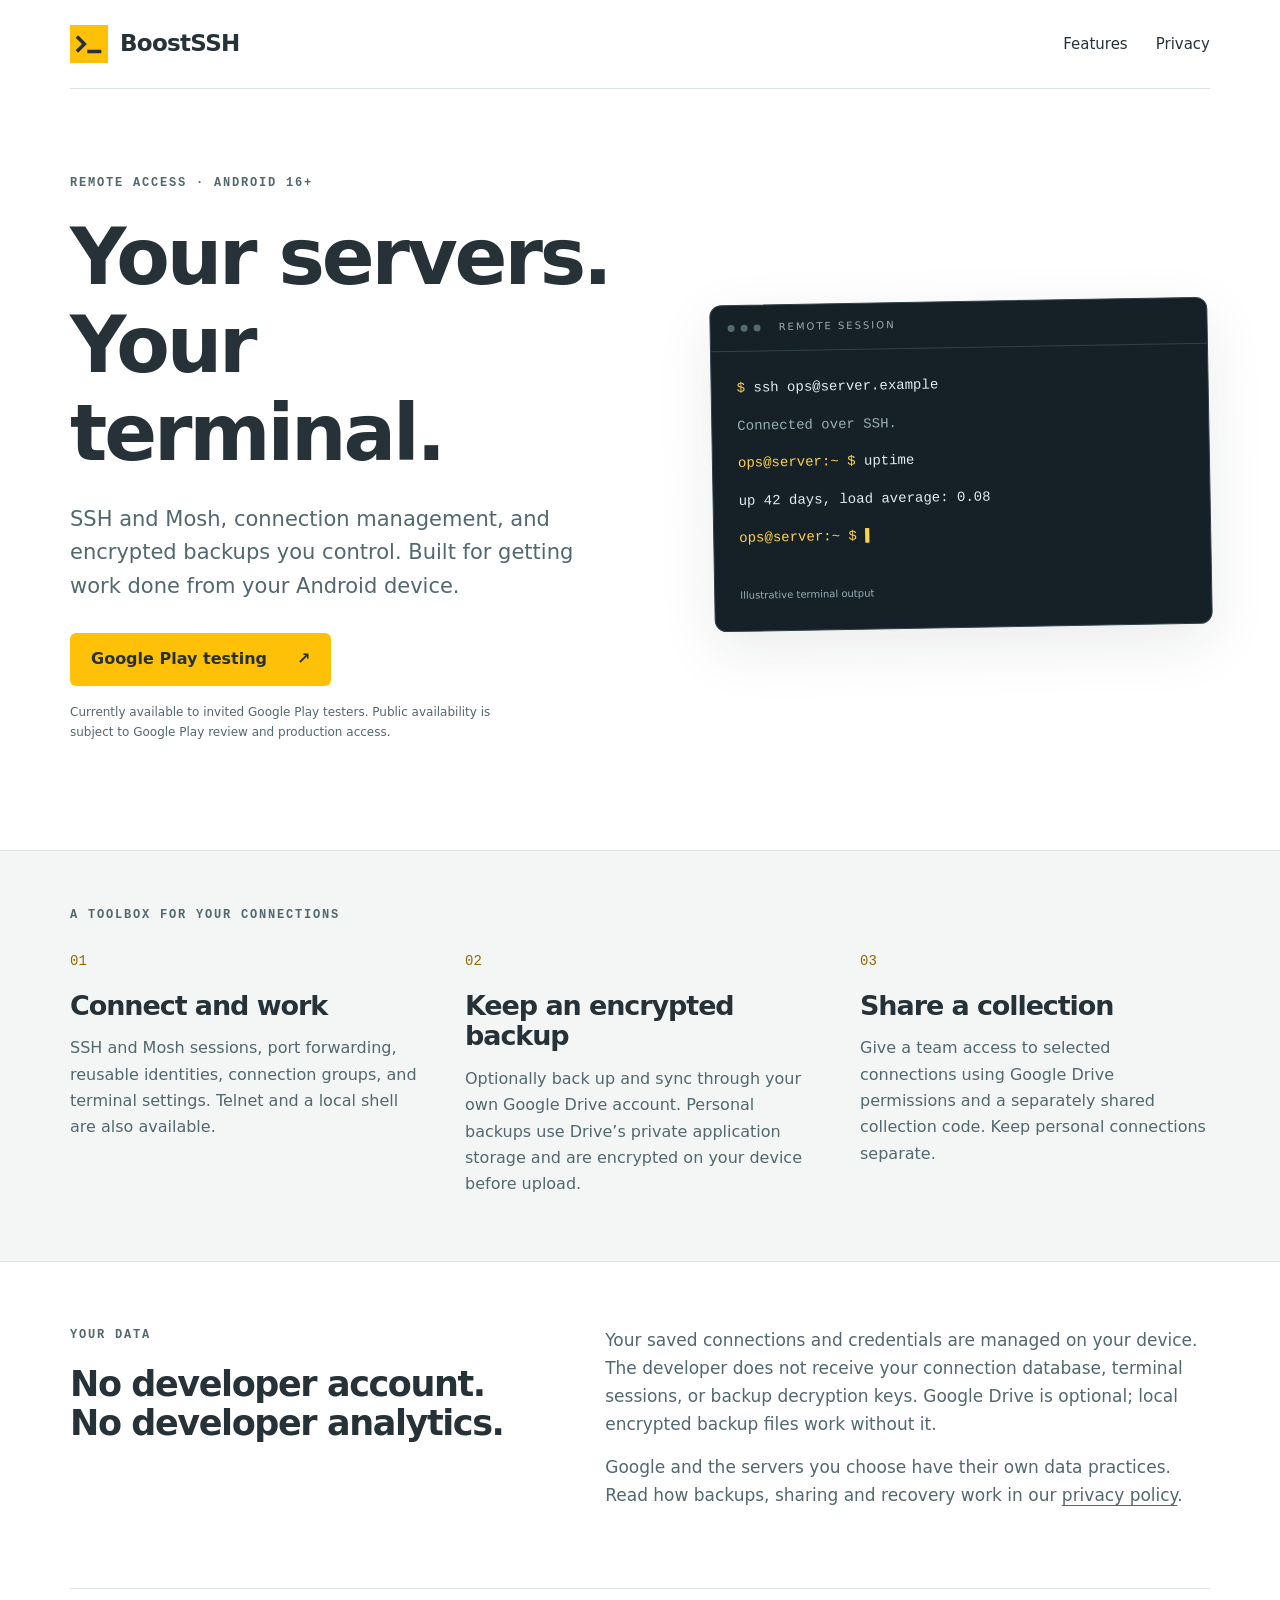
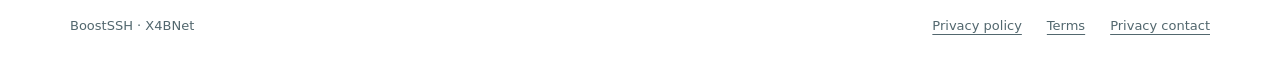
==== index.html @ 289b5782 "Publish BoostSSH public pages and store assets" ====
<!doctype html>
<html lang="en">
<head>
  <meta charset="utf-8">
  <meta name="viewport" content="width=device-width,initial-scale=1">
  <meta name="description" content="BoostSSH is an Android SSH and Mosh terminal with connection management, encrypted Google Drive backups and shared collections.">
  <title>BoostSSH — remote access for Android</title>
  <link rel="icon" href="assets/icon.svg" type="image/svg+xml">
  <link rel="stylesheet" href="style.css">
</head>
<body>
  <header class="shell masthead"><a class="brand" href="./"><img src="assets/icon.svg" width="38" height="38" alt=""><span>BoostSSH</span></a><nav aria-label="Main"><a href="#features">Features</a><a href="privacy.html">Privacy</a></nav></header>
  <main>
    <section class="shell hero">
      <div><p class="eyebrow">REMOTE ACCESS · ANDROID 16+</p><h1>Your servers.<br>Your terminal.</h1><p class="intro">SSH and Mosh, connection management, and encrypted backups you control. Built for getting work done from your Android device.</p><a class="button" href="https://play.google.com/apps/testing/com.splitice.boostssh">Google Play testing <span aria-hidden="true">↗</span></a><p class="availability">Currently available to invited Google Play testers. Public availability is subject to Google Play review and production access.</p></div>
      <div class="terminal" aria-label="Illustrative SSH terminal"><div class="terminal-bar"><span class="dot"></span><span class="dot"></span><span class="dot"></span><span class="terminal-title">REMOTE SESSION</span></div><div class="terminal-body"><p><span class="prompt">$</span> ssh ops@server.example</p><p class="muted">Connected over SSH.</p><p><span class="prompt">ops@server:~ $</span> uptime</p><p>up 42 days, load average: 0.08</p><p><span class="prompt">ops@server:~ $</span> <span class="cursor">▌</span></p><span class="example-label">Illustrative terminal output</span></div></div>
    </section>
    <section class="feature-section" id="features"><div class="shell"><p class="eyebrow">A TOOLBOX FOR YOUR CONNECTIONS</p><div class="feature-grid"><article><span class="feature-number">01</span><h2>Connect and work</h2><p>SSH and Mosh sessions, port forwarding, reusable identities, connection groups, and terminal settings. Telnet and a local shell are also available.</p></article><article><span class="feature-number">02</span><h2>Keep an encrypted backup</h2><p>Optionally back up and sync through your own Google Drive account. Personal backups use Drive’s private application storage and are encrypted on your device before upload.</p></article><article><span class="feature-number">03</span><h2>Share a collection</h2><p>Give a team access to selected connections using Google Drive permissions and a separately shared collection code. Keep personal connections separate.</p></article></div></div></section>
    <section class="shell privacy-note"><div><p class="eyebrow">YOUR DATA</p><h2>No developer account.<br>No developer analytics.</h2></div><div><p>Your saved connections and credentials are managed on your device. The developer does not receive your connection database, terminal sessions, or backup decryption keys. Google Drive is optional; local encrypted backup files work without it.</p><p>Google and the servers you choose have their own data practices. Read how backups, sharing and recovery work in our <a href="privacy.html">privacy policy</a>.</p></div></section>
  </main>
  <footer class="shell footer"><span>BoostSSH · X4BNet</span><div><a href="privacy.html">Privacy policy</a><a href="terms.html">Terms</a><a href="mailto:me@mheard.com">Privacy contact</a></div></footer>
</body>
</html>
---- style.css ----
:root{color-scheme:light;--ink:#263238;--muted:#52676e;--yellow:#ffc107;--paper:#fff;--line:#dce3e5}*{box-sizing:border-box}html{scroll-behavior:smooth}body{margin:0;background:var(--paper);color:var(--ink);font:17px/1.65 system-ui,-apple-system,"Segoe UI",sans-serif}a{color:inherit;text-underline-offset:4px}a:focus-visible{outline:3px solid #8c6200;outline-offset:5px}.shell{width:min(1140px,calc(100% - 64px));margin-inline:auto}.masthead{display:flex;align-items:center;justify-content:space-between;padding-block:25px;border-bottom:1px solid var(--line)}.brand{display:flex;align-items:center;gap:12px;text-decoration:none;font-size:23px;font-weight:800;letter-spacing:-.7px}nav{display:flex;gap:28px;font-size:15px}nav a{text-decoration:none}.hero{display:grid;grid-template-columns:1.15fr 1fr;gap:70px;align-items:center;padding-block:85px 95px}.eyebrow{font:700 12px/1.6 ui-monospace,SFMono-Regular,Consolas,monospace;letter-spacing:1.8px;color:var(--muted);margin:0 0 20px}h1,h2{line-height:1.13;letter-spacing:-.04em}h1{font-size:clamp(48px,6.2vw,78px);margin:0 0 25px;font-weight:800}.intro{font-size:21px;line-height:1.6;color:var(--muted);max-width:560px;margin:0 0 30px}.button{display:inline-flex;gap:30px;align-items:center;background:var(--yellow);color:var(--ink);padding:13px 21px;border-radius:6px;font-size:16px;font-weight:750;text-decoration:none}.availability{max-width:440px;font-size:12px;line-height:1.7;color:var(--muted);margin-top:16px}.terminal{background:#152127;color:#e1edf0;border:1px solid #314149;border-radius:12px;box-shadow:0 18px 60px #15212717;overflow:hidden;transform:rotate(-1deg)}.terminal-bar{height:46px;border-bottom:1px solid #314149;display:flex;align-items:center;gap:6px;padding-inline:17px}.dot{height:7px;width:7px;border-radius:50%;background:#566870}.terminal-title{font-size:10px;letter-spacing:2px;color:#9badb3;margin-left:12px}.terminal-body{padding:23px 25px 28px;font:14px/1.9 ui-monospace,SFMono-Regular,Consolas,monospace;min-height:260px}.terminal-body p{margin:0 0 11px;white-space:nowrap}.prompt,.cursor{color:#ffd349}.muted,.example-label{color:#99aeb6}.example-label{display:block;font:10px/1.5 system-ui,sans-serif;margin-top:36px}.feature-section{padding-block:55px 63px;background:#f4f6f6;border-block:1px solid var(--line)}.feature-grid{display:grid;grid-template-columns:repeat(3,1fr);gap:45px}.feature-number{font:14px ui-monospace,monospace;color:#8e6900}h2{font-size:27px;font-weight:750;margin:18px 0 14px}.feature-grid p{font-size:16px;color:var(--muted);margin:0}.privacy-note{display:grid;grid-template-columns:1fr 1.3fr;gap:70px;padding-block:64px}.privacy-note p:not(.eyebrow){margin:0 0 15px;color:var(--muted)}.privacy-note h2{font-size:35px;margin:0}.footer{display:flex;align-items:center;justify-content:space-between;gap:25px;border-top:1px solid var(--line);padding-block:26px;font-size:13px;color:var(--muted)}.footer div{display:flex;gap:25px}.document{width:min(790px,calc(100% - 48px));margin:64px auto 80px}.document h1{font-size:52px}.document h2{font-size:26px;margin-top:36px;letter-spacing:-.02em}.document p{margin:15px 0;color:#3d5159}.document .lead{font-size:21px;color:var(--ink)}code{font:14px ui-monospace,SFMono-Regular,Consolas,monospace;overflow-wrap:anywhere}@media(max-width:800px){.shell{width:calc(100% - 40px)}.masthead{padding-block:19px}.hero{grid-template-columns:1fr;gap:35px;padding-block:48px}.hero h1{font-size:58px}.intro{font-size:19px}.terminal{transform:none;max-width:500px}.feature-grid{grid-template-columns:1fr;gap:28px}.feature-grid h2{margin-top:10px}.privacy-note{grid-template-columns:1fr;gap:24px;padding-block:45px}.footer{align-items:flex-start;flex-direction:column;gap:10px}.footer div{gap:17px;flex-wrap:wrap}.document{margin-top:44px}.document h1{font-size:43px}nav{gap:18px;font-size:14px}}
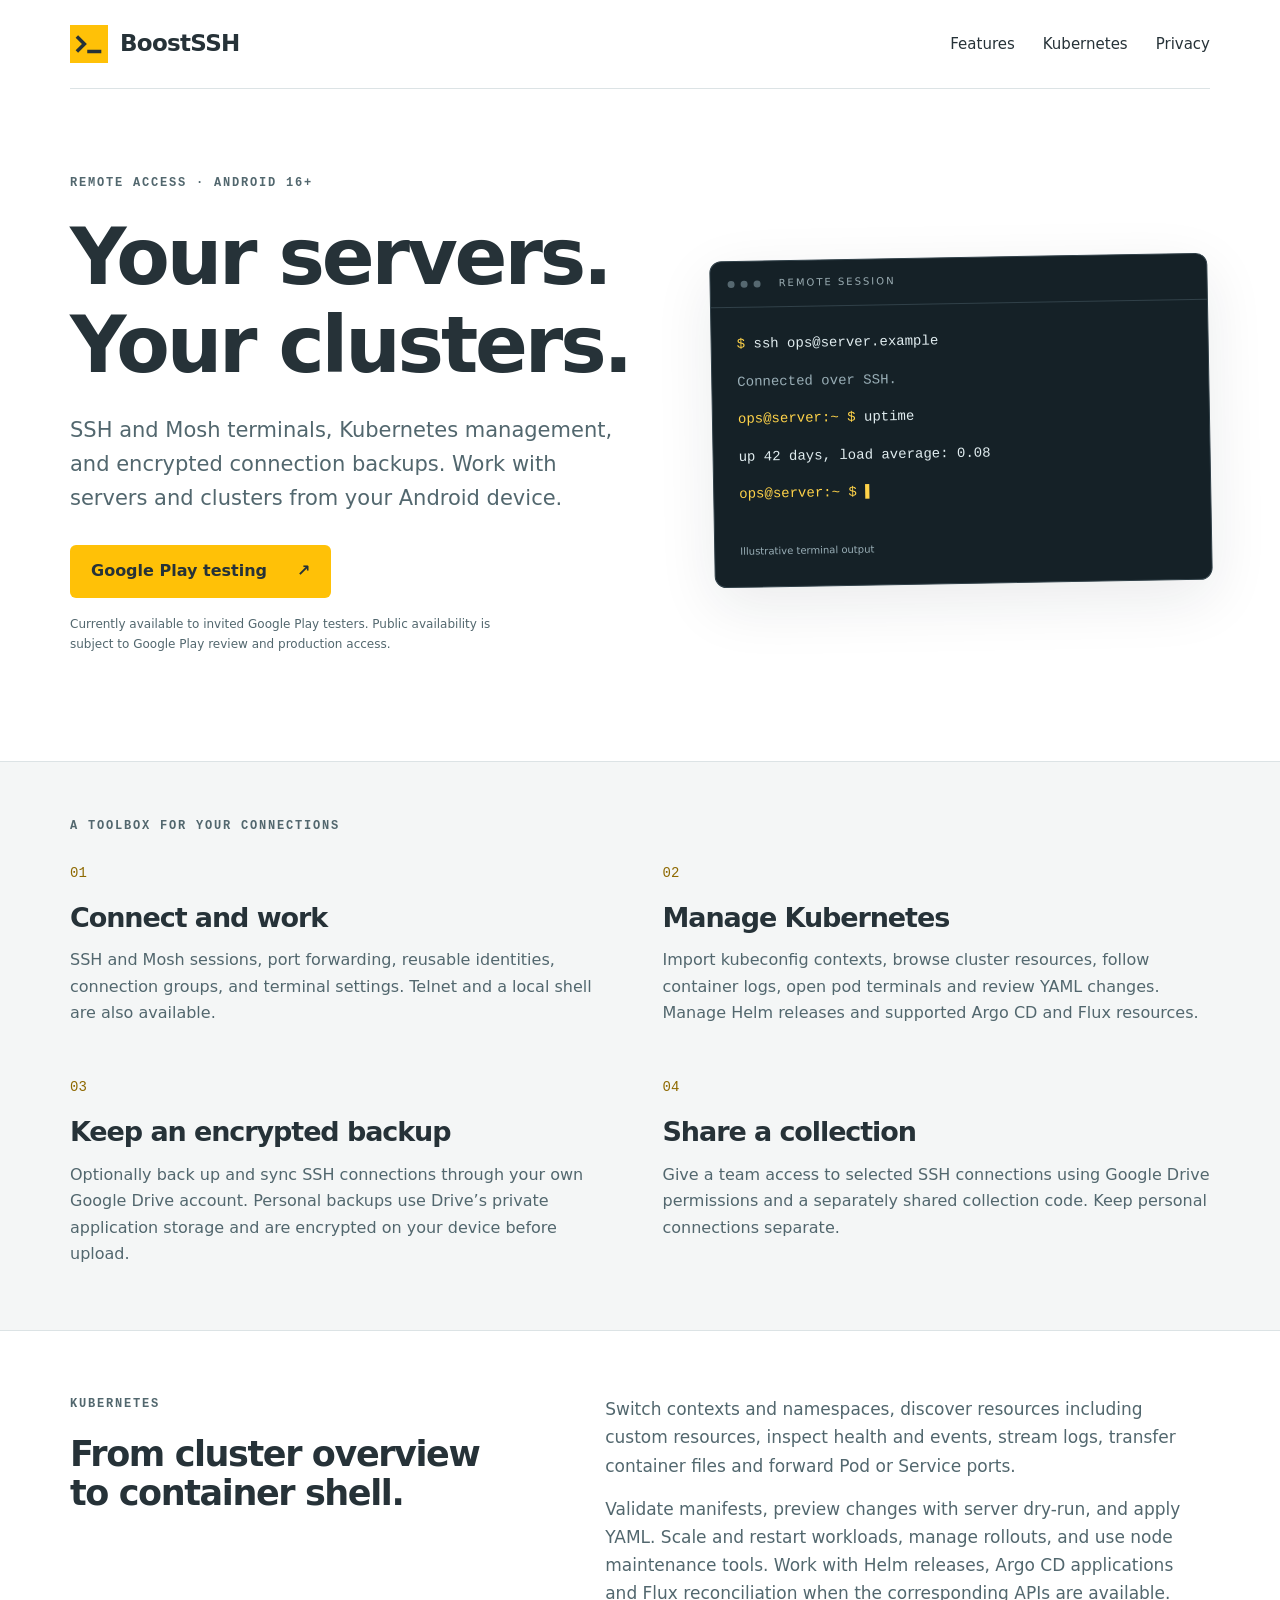
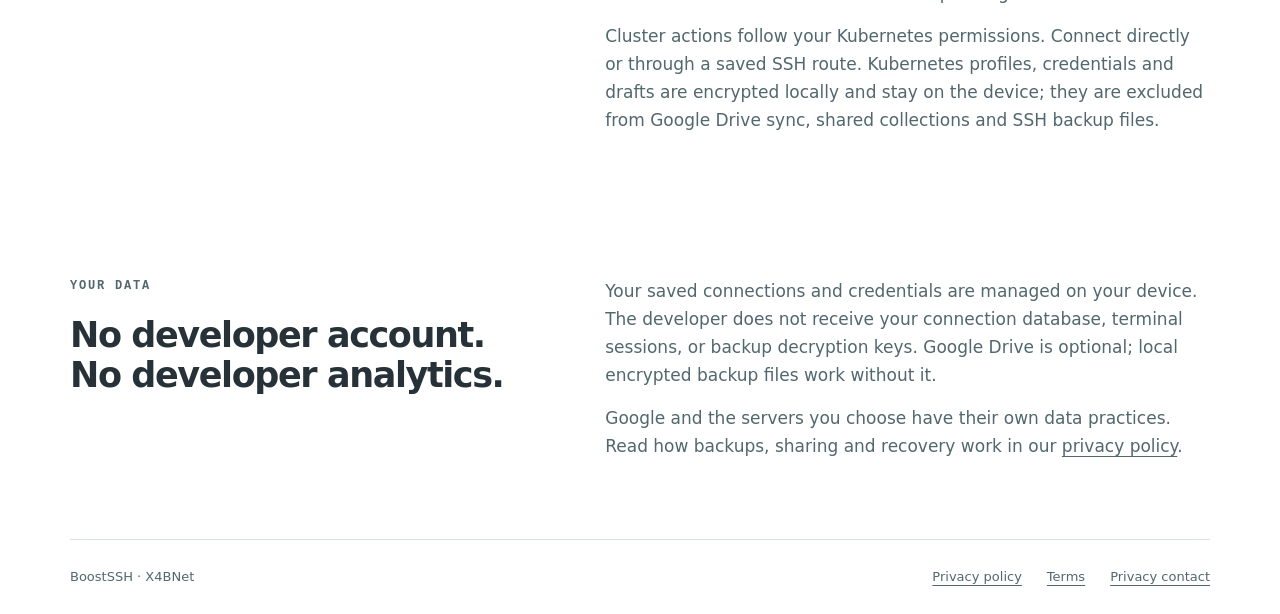
==== commit d7465eb7: "Describe Kubernetes workspace across public pages and store assets" ====
--- a/index.html
+++ b/index.html
@@ -3,19 +3,21 @@
 <head>
   <meta charset="utf-8">
   <meta name="viewport" content="width=device-width,initial-scale=1">
-  <meta name="description" content="BoostSSH is an Android SSH and Mosh terminal with connection management, encrypted Google Drive backups and shared collections.">
+  <meta name="google-site-verification" content="R6NVlud-j7a97r9Oa0qdDN7YN69LM0ZFueneXc_6SGQ">
+  <meta name="description" content="BoostSSH brings SSH, Mosh and Kubernetes management to Android, with encrypted Google Drive connection backups and shared collections.">
   <title>BoostSSH — remote access for Android</title>
   <link rel="icon" href="assets/icon.svg" type="image/svg+xml">
   <link rel="stylesheet" href="style.css">
 </head>
 <body>
-  <header class="shell masthead"><a class="brand" href="./"><img src="assets/icon.svg" width="38" height="38" alt=""><span>BoostSSH</span></a><nav aria-label="Main"><a href="#features">Features</a><a href="privacy.html">Privacy</a></nav></header>
+  <header class="shell masthead"><a class="brand" href="./"><img src="assets/icon.svg" width="38" height="38" alt=""><span>BoostSSH</span></a><nav aria-label="Main"><a href="#features">Features</a><a href="#kubernetes">Kubernetes</a><a href="privacy.html">Privacy</a></nav></header>
   <main>
     <section class="shell hero">
-      <div><p class="eyebrow">REMOTE ACCESS · ANDROID 16+</p><h1>Your servers.<br>Your terminal.</h1><p class="intro">SSH and Mosh, connection management, and encrypted backups you control. Built for getting work done from your Android device.</p><a class="button" href="https://play.google.com/apps/testing/com.splitice.boostssh">Google Play testing <span aria-hidden="true">↗</span></a><p class="availability">Currently available to invited Google Play testers. Public availability is subject to Google Play review and production access.</p></div>
+      <div><p class="eyebrow">REMOTE ACCESS · ANDROID 16+</p><h1>Your servers.<br>Your clusters.</h1><p class="intro">SSH and Mosh terminals, Kubernetes management, and encrypted connection backups. Work with servers and clusters from your Android device.</p><a class="button" href="https://play.google.com/apps/testing/com.splitice.boostssh">Google Play testing <span aria-hidden="true">↗</span></a><p class="availability">Currently available to invited Google Play testers. Public availability is subject to Google Play review and production access.</p></div>
       <div class="terminal" aria-label="Illustrative SSH terminal"><div class="terminal-bar"><span class="dot"></span><span class="dot"></span><span class="dot"></span><span class="terminal-title">REMOTE SESSION</span></div><div class="terminal-body"><p><span class="prompt">$</span> ssh ops@server.example</p><p class="muted">Connected over SSH.</p><p><span class="prompt">ops@server:~ $</span> uptime</p><p>up 42 days, load average: 0.08</p><p><span class="prompt">ops@server:~ $</span> <span class="cursor">▌</span></p><span class="example-label">Illustrative terminal output</span></div></div>
     </section>
-    <section class="feature-section" id="features"><div class="shell"><p class="eyebrow">A TOOLBOX FOR YOUR CONNECTIONS</p><div class="feature-grid"><article><span class="feature-number">01</span><h2>Connect and work</h2><p>SSH and Mosh sessions, port forwarding, reusable identities, connection groups, and terminal settings. Telnet and a local shell are also available.</p></article><article><span class="feature-number">02</span><h2>Keep an encrypted backup</h2><p>Optionally back up and sync through your own Google Drive account. Personal backups use Drive’s private application storage and are encrypted on your device before upload.</p></article><article><span class="feature-number">03</span><h2>Share a collection</h2><p>Give a team access to selected connections using Google Drive permissions and a separately shared collection code. Keep personal connections separate.</p></article></div></div></section>
+    <section class="feature-section" id="features"><div class="shell"><p class="eyebrow">A TOOLBOX FOR YOUR CONNECTIONS</p><div class="feature-grid"><article><span class="feature-number">01</span><h2>Connect and work</h2><p>SSH and Mosh sessions, port forwarding, reusable identities, connection groups, and terminal settings. Telnet and a local shell are also available.</p></article><article><span class="feature-number">02</span><h2>Manage Kubernetes</h2><p>Import kubeconfig contexts, browse cluster resources, follow container logs, open pod terminals and review YAML changes. Manage Helm releases and supported Argo CD and Flux resources.</p></article><article><span class="feature-number">03</span><h2>Keep an encrypted backup</h2><p>Optionally back up and sync SSH connections through your own Google Drive account. Personal backups use Drive’s private application storage and are encrypted on your device before upload.</p></article><article><span class="feature-number">04</span><h2>Share a collection</h2><p>Give a team access to selected SSH connections using Google Drive permissions and a separately shared collection code. Keep personal connections separate.</p></article></div></div></section>
+    <section class="shell privacy-note" id="kubernetes"><div><p class="eyebrow">KUBERNETES</p><h2>From cluster overview<br>to container shell.</h2></div><div><p>Switch contexts and namespaces, discover resources including custom resources, inspect health and events, stream logs, transfer container files and forward Pod or Service ports.</p><p>Validate manifests, preview changes with server dry-run, and apply YAML. Scale and restart workloads, manage rollouts, and use node maintenance tools. Work with Helm releases, Argo CD applications and Flux reconciliation when the corresponding APIs are available.</p><p>Cluster actions follow your Kubernetes permissions. Connect directly or through a saved SSH route. Kubernetes profiles, credentials and drafts are encrypted locally and stay on the device; they are excluded from Google Drive sync, shared collections and SSH backup files.</p></div></section>
     <section class="shell privacy-note"><div><p class="eyebrow">YOUR DATA</p><h2>No developer account.<br>No developer analytics.</h2></div><div><p>Your saved connections and credentials are managed on your device. The developer does not receive your connection database, terminal sessions, or backup decryption keys. Google Drive is optional; local encrypted backup files work without it.</p><p>Google and the servers you choose have their own data practices. Read how backups, sharing and recovery work in our <a href="privacy.html">privacy policy</a>.</p></div></section>
   </main>
   <footer class="shell footer"><span>BoostSSH · X4BNet</span><div><a href="privacy.html">Privacy policy</a><a href="terms.html">Terms</a><a href="mailto:me@mheard.com">Privacy contact</a></div></footer>
--- a/style.css
+++ b/style.css
@@ -1 +1,3 @@
-:root{color-scheme:light;--ink:#263238;--muted:#52676e;--yellow:#ffc107;--paper:#fff;--line:#dce3e5}*{box-sizing:border-box}html{scroll-behavior:smooth}body{margin:0;background:var(--paper);color:var(--ink);font:17px/1.65 system-ui,-apple-system,"Segoe UI",sans-serif}a{color:inherit;text-underline-offset:4px}a:focus-visible{outline:3px solid #8c6200;outline-offset:5px}.shell{width:min(1140px,calc(100% - 64px));margin-inline:auto}.masthead{display:flex;align-items:center;justify-content:space-between;padding-block:25px;border-bottom:1px solid var(--line)}.brand{display:flex;align-items:center;gap:12px;text-decoration:none;font-size:23px;font-weight:800;letter-spacing:-.7px}nav{display:flex;gap:28px;font-size:15px}nav a{text-decoration:none}.hero{display:grid;grid-template-columns:1.15fr 1fr;gap:70px;align-items:center;padding-block:85px 95px}.eyebrow{font:700 12px/1.6 ui-monospace,SFMono-Regular,Consolas,monospace;letter-spacing:1.8px;color:var(--muted);margin:0 0 20px}h1,h2{line-height:1.13;letter-spacing:-.04em}h1{font-size:clamp(48px,6.2vw,78px);margin:0 0 25px;font-weight:800}.intro{font-size:21px;line-height:1.6;color:var(--muted);max-width:560px;margin:0 0 30px}.button{display:inline-flex;gap:30px;align-items:center;background:var(--yellow);color:var(--ink);padding:13px 21px;border-radius:6px;font-size:16px;font-weight:750;text-decoration:none}.availability{max-width:440px;font-size:12px;line-height:1.7;color:var(--muted);margin-top:16px}.terminal{background:#152127;color:#e1edf0;border:1px solid #314149;border-radius:12px;box-shadow:0 18px 60px #15212717;overflow:hidden;transform:rotate(-1deg)}.terminal-bar{height:46px;border-bottom:1px solid #314149;display:flex;align-items:center;gap:6px;padding-inline:17px}.dot{height:7px;width:7px;border-radius:50%;background:#566870}.terminal-title{font-size:10px;letter-spacing:2px;color:#9badb3;margin-left:12px}.terminal-body{padding:23px 25px 28px;font:14px/1.9 ui-monospace,SFMono-Regular,Consolas,monospace;min-height:260px}.terminal-body p{margin:0 0 11px;white-space:nowrap}.prompt,.cursor{color:#ffd349}.muted,.example-label{color:#99aeb6}.example-label{display:block;font:10px/1.5 system-ui,sans-serif;margin-top:36px}.feature-section{padding-block:55px 63px;background:#f4f6f6;border-block:1px solid var(--line)}.feature-grid{display:grid;grid-template-columns:repeat(3,1fr);gap:45px}.feature-number{font:14px ui-monospace,monospace;color:#8e6900}h2{font-size:27px;font-weight:750;margin:18px 0 14px}.feature-grid p{font-size:16px;color:var(--muted);margin:0}.privacy-note{display:grid;grid-template-columns:1fr 1.3fr;gap:70px;padding-block:64px}.privacy-note p:not(.eyebrow){margin:0 0 15px;color:var(--muted)}.privacy-note h2{font-size:35px;margin:0}.footer{display:flex;align-items:center;justify-content:space-between;gap:25px;border-top:1px solid var(--line);padding-block:26px;font-size:13px;color:var(--muted)}.footer div{display:flex;gap:25px}.document{width:min(790px,calc(100% - 48px));margin:64px auto 80px}.document h1{font-size:52px}.document h2{font-size:26px;margin-top:36px;letter-spacing:-.02em}.document p{margin:15px 0;color:#3d5159}.document .lead{font-size:21px;color:var(--ink)}code{font:14px ui-monospace,SFMono-Regular,Consolas,monospace;overflow-wrap:anywhere}@media(max-width:800px){.shell{width:calc(100% - 40px)}.masthead{padding-block:19px}.hero{grid-template-columns:1fr;gap:35px;padding-block:48px}.hero h1{font-size:58px}.intro{font-size:19px}.terminal{transform:none;max-width:500px}.feature-grid{grid-template-columns:1fr;gap:28px}.feature-grid h2{margin-top:10px}.privacy-note{grid-template-columns:1fr;gap:24px;padding-block:45px}.footer{align-items:flex-start;flex-direction:column;gap:10px}.footer div{gap:17px;flex-wrap:wrap}.document{margin-top:44px}.document h1{font-size:43px}nav{gap:18px;font-size:14px}}
+:root{color-scheme:light;--ink:#263238;--muted:#52676e;--yellow:#ffc107;--paper:#fff;--line:#dce3e5}*{box-sizing:border-box}html{scroll-behavior:smooth}body{margin:0;background:var(--paper);color:var(--ink);font:17px/1.65 system-ui,-apple-system,"Segoe UI",sans-serif}a{color:inherit;text-underline-offset:4px}a:focus-visible{outline:3px solid #8c6200;outline-offset:5px}.shell{width:min(1140px,calc(100% - 64px));margin-inline:auto}.masthead{display:flex;align-items:center;justify-content:space-between;padding-block:25px;border-bottom:1px solid var(--line)}.brand{display:flex;align-items:center;gap:12px;text-decoration:none;font-size:23px;font-weight:800;letter-spacing:-.7px}nav{display:flex;gap:28px;font-size:15px}nav a{text-decoration:none}.hero{display:grid;grid-template-columns:1.15fr 1fr;gap:70px;align-items:center;padding-block:85px 95px}.eyebrow{font:700 12px/1.6 ui-monospace,SFMono-Regular,Consolas,monospace;letter-spacing:1.8px;color:var(--muted);margin:0 0 20px}h1,h2{line-height:1.13;letter-spacing:-.04em}h1{font-size:clamp(48px,6.2vw,78px);margin:0 0 25px;font-weight:800}.intro{font-size:21px;line-height:1.6;color:var(--muted);max-width:560px;margin:0 0 30px}.button{display:inline-flex;gap:30px;align-items:center;background:var(--yellow);color:var(--ink);padding:13px 21px;border-radius:6px;font-size:16px;font-weight:750;text-decoration:none}.availability{max-width:440px;font-size:12px;line-height:1.7;color:var(--muted);margin-top:16px}.terminal{background:#152127;color:#e1edf0;border:1px solid #314149;border-radius:12px;box-shadow:0 18px 60px #15212717;overflow:hidden;transform:rotate(-1deg)}.terminal-bar{height:46px;border-bottom:1px solid #314149;display:flex;align-items:center;gap:6px;padding-inline:17px}.dot{height:7px;width:7px;border-radius:50%;background:#566870}.terminal-title{font-size:10px;letter-spacing:2px;color:#9badb3;margin-left:12px}.terminal-body{padding:23px 25px 28px;font:14px/1.9 ui-monospace,SFMono-Regular,Consolas,monospace;min-height:260px}.terminal-body p{margin:0 0 11px;white-space:nowrap}.prompt,.cursor{color:#ffd349}.muted,.example-label{color:#99aeb6}.example-label{display:block;font:10px/1.5 system-ui,sans-serif;margin-top:36px}.feature-section{padding-block:55px 63px;background:#f4f6f6;border-block:1px solid var(--line)}.feature-grid{display:grid;grid-template-columns:repeat(2,1fr);gap:45px}.feature-number{font:14px ui-monospace,monospace;color:#8e6900}h2{font-size:27px;font-weight:750;margin:18px 0 14px}.feature-grid p{font-size:16px;color:var(--muted);margin:0}.privacy-note{display:grid;grid-template-columns:1fr 1.3fr;gap:70px;padding-block:64px}.privacy-note p:not(.eyebrow){margin:0 0 15px;color:var(--muted)}.privacy-note h2{font-size:35px;margin:0}.footer{display:flex;align-items:center;justify-content:space-between;gap:25px;border-top:1px solid var(--line);padding-block:26px;font-size:13px;color:var(--muted)}.footer div{display:flex;gap:25px}.document{width:min(790px,calc(100% - 48px));margin:64px auto 80px}.document h1{font-size:52px}.document h2{font-size:26px;margin-top:36px;letter-spacing:-.02em}.document p{margin:15px 0;color:#3d5159}.document .lead{font-size:21px;color:var(--ink)}code{font:14px ui-monospace,SFMono-Regular,Consolas,monospace;overflow-wrap:anywhere}@media(max-width:800px){.shell{width:calc(100% - 40px)}.masthead{padding-block:19px}.hero{grid-template-columns:1fr;gap:35px;padding-block:48px}.hero h1{font-size:58px}.intro{font-size:19px}.terminal{transform:none;max-width:500px}.feature-grid{grid-template-columns:1fr;gap:28px}.feature-grid h2{margin-top:10px}.privacy-note{grid-template-columns:1fr;gap:24px;padding-block:45px}.footer{align-items:flex-start;flex-direction:column;gap:10px}.footer div{gap:17px;flex-wrap:wrap}.document{margin-top:44px}.document h1{font-size:43px}nav{gap:18px;font-size:14px}}
+
+@media(max-width:600px){.masthead{flex-wrap:wrap;gap:16px}.masthead nav{width:100%;justify-content:space-between}}
